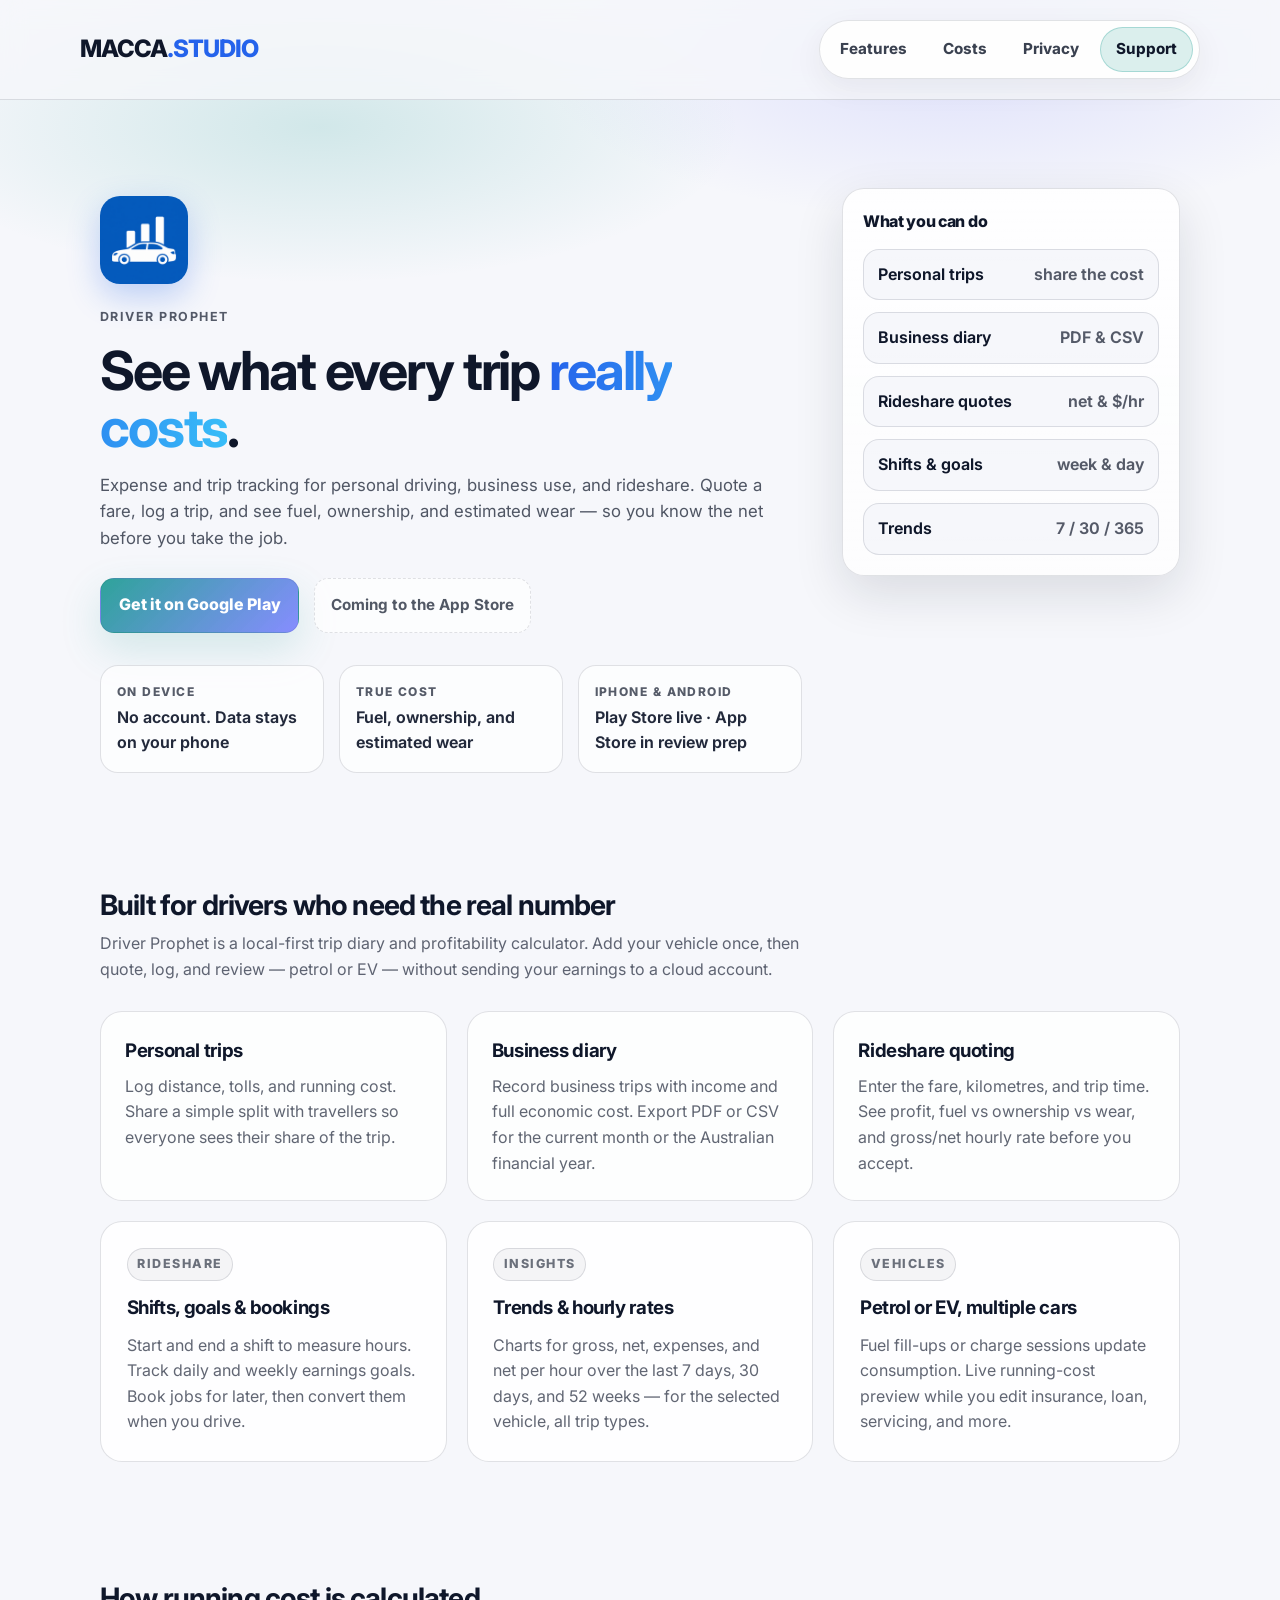
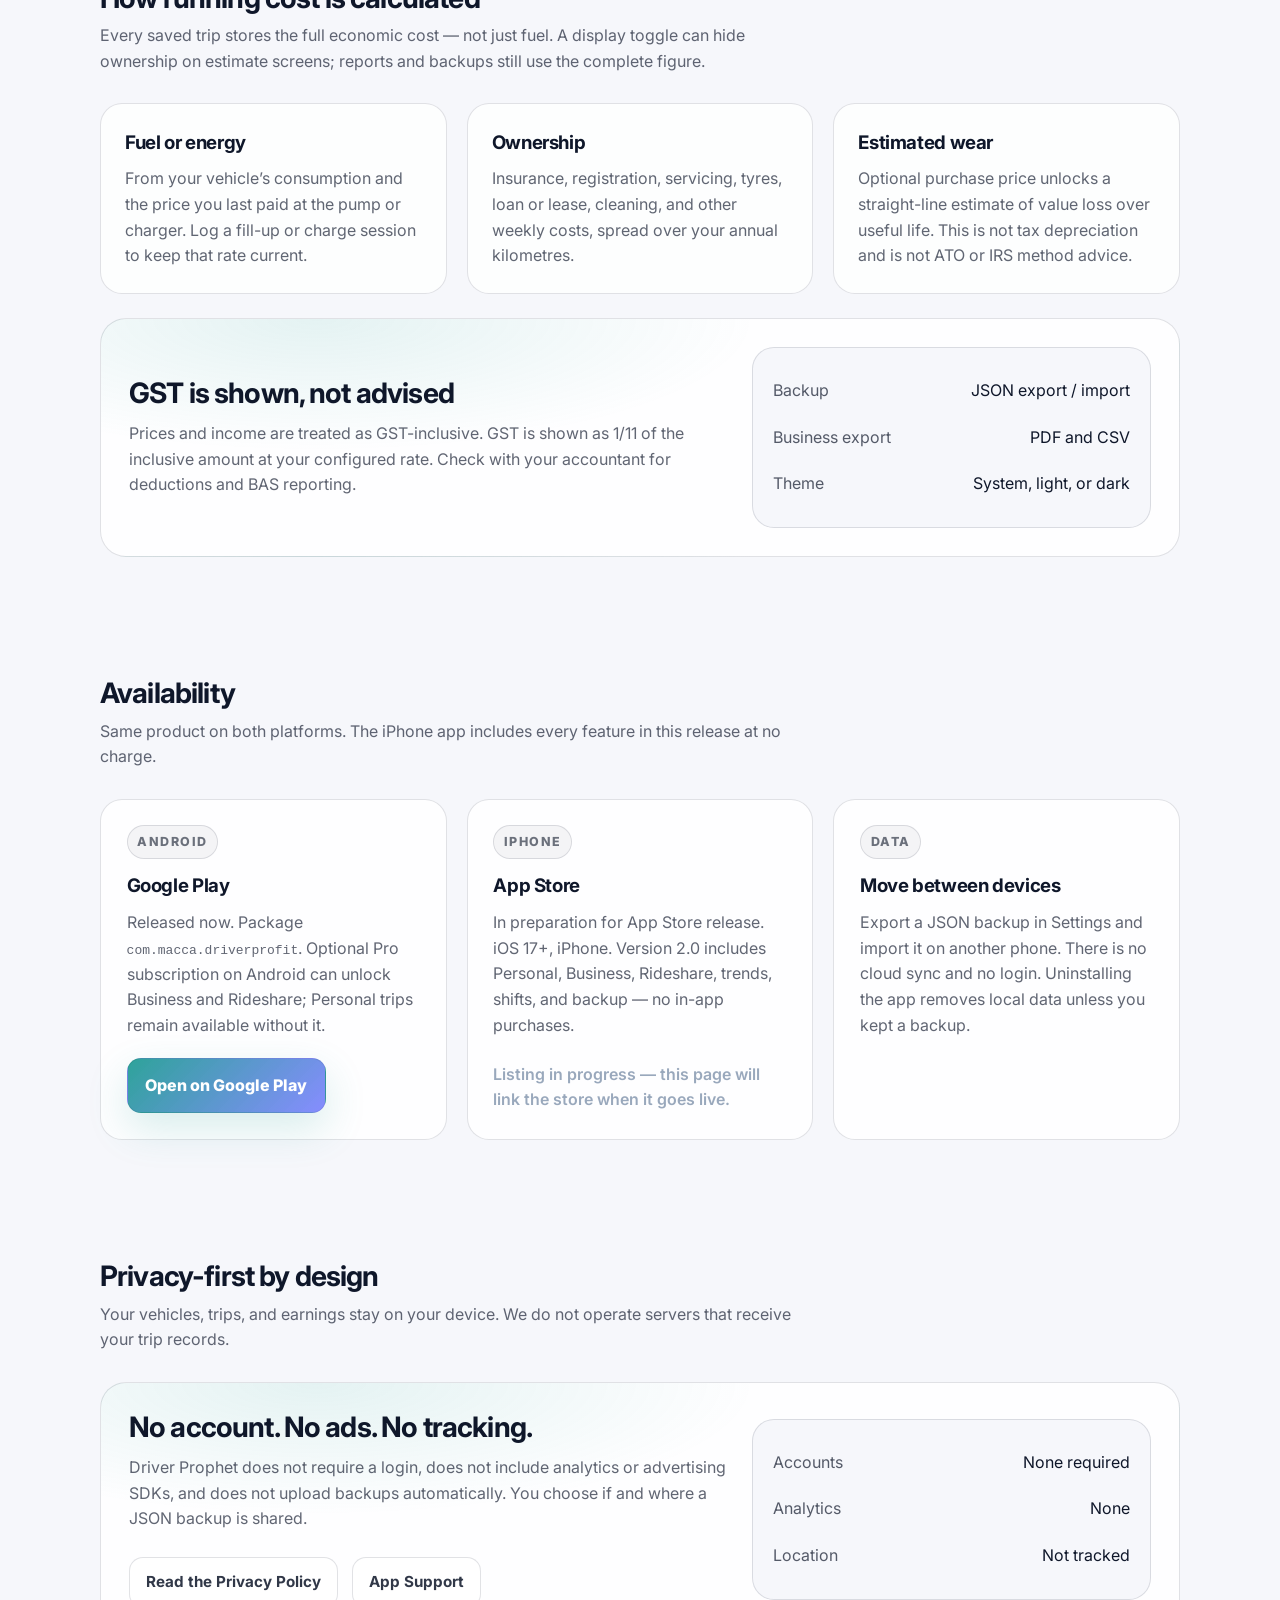
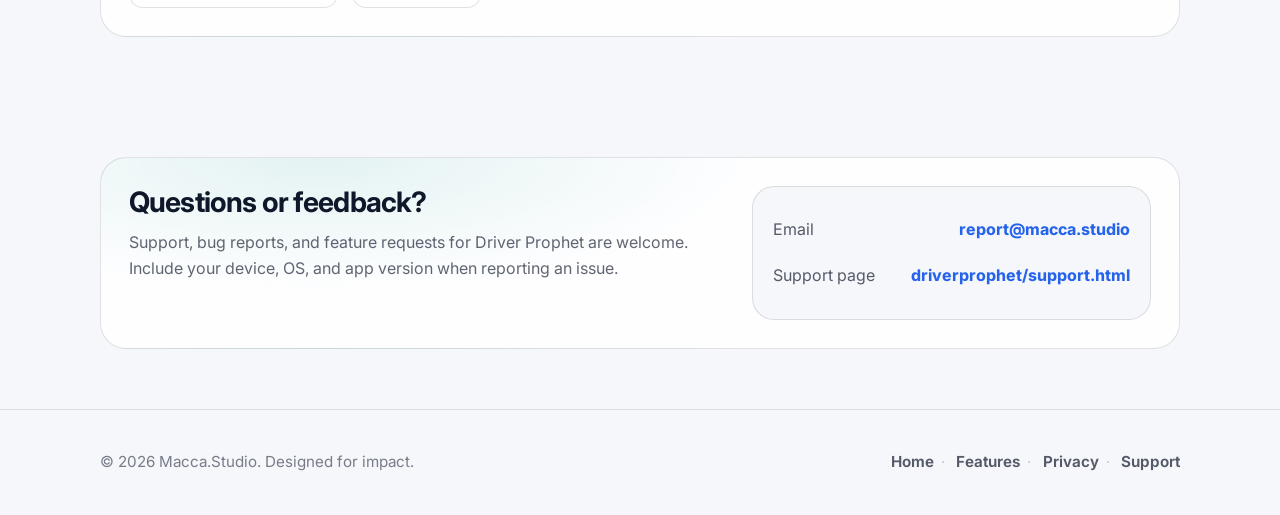
==== driverprophet/index.html @ c2c76bb4 "Publish Driver Prophet product, privacy, and support pages for Play and App Store." ====
<!DOCTYPE html>
<html lang="en">
<head>
    <meta charset="UTF-8">
    <meta name="viewport" content="width=device-width, initial-scale=1.0">
    <title>Driver Prophet | Trip Costs for Personal, Business &amp; Rideshare</title>
    <meta name="description" content="Driver Prophet tracks trip distance, fuel, ownership, and estimated wear for personal driving, business use, and rideshare. On Google Play; coming to the App Store. All data stays on your device.">
    <link rel="preconnect" href="https://fonts.googleapis.com">
    <link rel="preconnect" href="https://fonts.gstatic.com" crossorigin>
    <link href="https://fonts.googleapis.com/css2?family=Inter:wght@400;500;600;700;800&display=swap" rel="stylesheet">
    <link rel="stylesheet" href="../style.css">
    <style>
        .prophet-accent { --accent: #2563eb; --highlight: #38bdf8; }
        .app-icon { width: 88px; height: 88px; border-radius: 20px; box-shadow: 0 12px 32px rgba(37, 99, 235, 0.28); }
        .hero-copy .app-icon { margin-bottom: 1rem; }
        .coming-soon {
            display: inline-flex;
            align-items: center;
            padding: 0.75rem 1rem;
            color: rgba(15, 23, 42, 0.72);
            font-weight: 700;
            font-size: 0.95rem;
            border-radius: 14px;
            border: 1px dashed var(--border);
            background: rgba(255,255,255,0.70);
        }
        .card-actions { display: flex; flex-wrap: wrap; gap: 0.6rem; }
    </style>
</head>
<body class="prophet-accent">
    <header class="site-header">
        <div class="container header-inner">
            <a href="../index.html" class="logo">MACCA<span>.STUDIO</span></a>
            <nav class="nav">
                <a href="#features">Features</a>
                <a href="#costs">Costs</a>
                <a href="#privacy">Privacy</a>
                <a href="#contact" class="nav-cta">Support</a>
            </nav>
        </div>
    </header>

    <main>
        <section class="hero">
            <div class="container hero-inner">
                <div class="hero-copy">
                    <img src="app-icon.png" alt="Driver Prophet app icon" class="app-icon" width="88" height="88">
                    <p class="eyebrow">Driver Prophet</p>
                    <h1>See what every trip <span class="highlight">really costs</span>.</h1>
                    <p class="lede">Expense and trip tracking for personal driving, business use, and rideshare. Quote a fare, log a trip, and see fuel, ownership, and estimated wear — so you know the net before you take the job.</p>
                    <div class="actions">
                        <a class="btn-primary" href="https://play.google.com/store/apps/details?id=com.macca.driverprofit" rel="noopener noreferrer">Get it on Google Play</a>
                        <span class="coming-soon">Coming to the App Store</span>
                    </div>
                    <div class="trust">
                        <div class="trust-item"><span class="trust-kicker">On device</span><span class="trust-text">No account. Data stays on your phone</span></div>
                        <div class="trust-item"><span class="trust-kicker">True cost</span><span class="trust-text">Fuel, ownership, and estimated wear</span></div>
                        <div class="trust-item"><span class="trust-kicker">iPhone &amp; Android</span><span class="trust-text">Play Store live · App Store in review prep</span></div>
                    </div>
                </div>
                <div class="hero-panel" aria-hidden="true">
                    <div class="panel-card">
                        <div class="panel-title">What you can do</div>
                        <div class="panel-list">
                            <div class="panel-row"><span>Personal trips</span><span class="muted">share the cost</span></div>
                            <div class="panel-row"><span>Business diary</span><span class="muted">PDF &amp; CSV</span></div>
                            <div class="panel-row"><span>Rideshare quotes</span><span class="muted">net &amp; $/hr</span></div>
                            <div class="panel-row"><span>Shifts &amp; goals</span><span class="muted">week &amp; day</span></div>
                            <div class="panel-row"><span>Trends</span><span class="muted">7 / 30 / 365</span></div>
                        </div>
                    </div>
                </div>
            </div>
        </section>

        <section class="section" id="features">
            <div class="container">
                <div class="section-head">
                    <h2>Built for drivers who need the real number</h2>
                    <p>Driver Prophet is a local-first trip diary and profitability calculator. Add your vehicle once, then quote, log, and review — petrol or EV — without sending your earnings to a cloud account.</p>
                </div>
                <div class="capabilities">
                    <div class="capability">
                        <h3>Personal trips</h3>
                        <p>Log distance, tolls, and running cost. Share a simple split with travellers so everyone sees their share of the trip.</p>
                    </div>
                    <div class="capability">
                        <h3>Business diary</h3>
                        <p>Record business trips with income and full economic cost. Export PDF or CSV for the current month or the Australian financial year.</p>
                    </div>
                    <div class="capability">
                        <h3>Rideshare quoting</h3>
                        <p>Enter the fare, kilometres, and trip time. See profit, fuel vs ownership vs wear, and gross/net hourly rate before you accept.</p>
                    </div>
                </div>
                <div class="projects" style="margin-top: 1.25rem;">
                    <div class="project-card">
                        <div class="project-meta"><span class="tag">Rideshare</span></div>
                        <h3>Shifts, goals &amp; bookings</h3>
                        <p>Start and end a shift to measure hours. Track daily and weekly earnings goals. Book jobs for later, then convert them when you drive.</p>
                    </div>
                    <div class="project-card">
                        <div class="project-meta"><span class="tag">Insights</span></div>
                        <h3>Trends &amp; hourly rates</h3>
                        <p>Charts for gross, net, expenses, and net per hour over the last 7 days, 30 days, and 52 weeks — for the selected vehicle, all trip types.</p>
                    </div>
                    <div class="project-card">
                        <div class="project-meta"><span class="tag">Vehicles</span></div>
                        <h3>Petrol or EV, multiple cars</h3>
                        <p>Fuel fill-ups or charge sessions update consumption. Live running-cost preview while you edit insurance, loan, servicing, and more.</p>
                    </div>
                </div>
            </div>
        </section>

        <section class="section" id="costs">
            <div class="container">
                <div class="section-head">
                    <h2>How running cost is calculated</h2>
                    <p>Every saved trip stores the full economic cost — not just fuel. A display toggle can hide ownership on estimate screens; reports and backups still use the complete figure.</p>
                </div>
                <div class="capabilities">
                    <div class="capability">
                        <h3>Fuel or energy</h3>
                        <p>From your vehicle’s consumption and the price you last paid at the pump or charger. Log a fill-up or charge session to keep that rate current.</p>
                    </div>
                    <div class="capability">
                        <h3>Ownership</h3>
                        <p>Insurance, registration, servicing, tyres, loan or lease, cleaning, and other weekly costs, spread over your annual kilometres.</p>
                    </div>
                    <div class="capability">
                        <h3>Estimated wear</h3>
                        <p>Optional purchase price unlocks a straight-line estimate of value loss over useful life. This is not tax depreciation and is not ATO or IRS method advice.</p>
                    </div>
                </div>
                <div class="contact" style="margin-top: 1.5rem; align-items: center;">
                    <div>
                        <h2 style="margin-bottom: 0.5rem;">GST is shown, not advised</h2>
                        <p>Prices and income are treated as GST-inclusive. GST is shown as 1/11 of the inclusive amount at your configured rate. Check with your accountant for deductions and BAS reporting.</p>
                    </div>
                    <div class="contact-card">
                        <div class="contact-row"><span class="muted">Backup</span><span>JSON export / import</span></div>
                        <div class="contact-row"><span class="muted">Business export</span><span>PDF and CSV</span></div>
                        <div class="contact-row"><span class="muted">Theme</span><span>System, light, or dark</span></div>
                    </div>
                </div>
            </div>
        </section>

        <section class="section" id="availability">
            <div class="container">
                <div class="section-head">
                    <h2>Availability</h2>
                    <p>Same product on both platforms. The iPhone app includes every feature in this release at no charge.</p>
                </div>
                <div class="projects">
                    <div class="project-card">
                        <div class="project-meta"><span class="tag">Android</span></div>
                        <h3>Google Play</h3>
                        <p>Released now. Package <code>com.macca.driverprofit</code>. Optional Pro subscription on Android can unlock Business and Rideshare; Personal trips remain available without it.</p>
                        <div class="card-actions">
                            <a href="https://play.google.com/store/apps/details?id=com.macca.driverprofit" class="btn-primary" rel="noopener noreferrer">Open on Google Play</a>
                        </div>
                    </div>
                    <div class="project-card">
                        <div class="project-meta"><span class="tag">iPhone</span></div>
                        <h3>App Store</h3>
                        <p>In preparation for App Store release. iOS 17+, iPhone. Version 2.0 includes Personal, Business, Rideshare, trends, shifts, and backup — no in-app purchases.</p>
                        <div class="card-actions">
                            <span class="subtle">Listing in progress — this page will link the store when it goes live.</span>
                        </div>
                    </div>
                    <div class="project-card">
                        <div class="project-meta"><span class="tag">Data</span></div>
                        <h3>Move between devices</h3>
                        <p>Export a JSON backup in Settings and import it on another phone. There is no cloud sync and no login. Uninstalling the app removes local data unless you kept a backup.</p>
                    </div>
                </div>
            </div>
        </section>

        <section class="section" id="privacy">
            <div class="container">
                <div class="section-head">
                    <h2>Privacy-first by design</h2>
                    <p>Your vehicles, trips, and earnings stay on your device. We do not operate servers that receive your trip records.</p>
                </div>
                <div class="contact" style="align-items: center;">
                    <div>
                        <h2 style="margin-bottom: 0.5rem;">No account. No ads. No tracking.</h2>
                        <p>Driver Prophet does not require a login, does not include analytics or advertising SDKs, and does not upload backups automatically. You choose if and where a JSON backup is shared.</p>
                        <div class="actions">
                            <a class="btn-secondary" href="privacy.html">Read the Privacy Policy</a>
                            <a class="btn-secondary" href="support.html">App Support</a>
                        </div>
                    </div>
                    <div class="contact-card">
                        <div class="contact-row"><span class="muted">Accounts</span><span>None required</span></div>
                        <div class="contact-row"><span class="muted">Analytics</span><span>None</span></div>
                        <div class="contact-row"><span class="muted">Location</span><span>Not tracked</span></div>
                    </div>
                </div>
            </div>
        </section>

        <section class="section" id="contact">
            <div class="container">
                <div class="contact">
                    <div>
                        <h2>Questions or feedback?</h2>
                        <p>Support, bug reports, and feature requests for Driver Prophet are welcome. Include your device, OS, and app version when reporting an issue.</p>
                    </div>
                    <div class="contact-card">
                        <div class="contact-row"><span class="muted">Email</span><a href="mailto:report@macca.studio">report@macca.studio</a></div>
                        <div class="contact-row"><span class="muted">Support page</span><a href="support.html">driverprophet/support.html</a></div>
                    </div>
                </div>
            </div>
        </section>
    </main>

    <footer>
        <div class="container footer-inner">
            <p>&copy; 2026 Macca.Studio. Designed for impact.</p>
            <p class="footer-links">
                <a href="../index.html">Home</a><span class="sep">&middot;</span>
                <a href="#features">Features</a><span class="sep">&middot;</span>
                <a href="privacy.html">Privacy</a><span class="sep">&middot;</span>
                <a href="support.html">Support</a>
            </p>
        </div>
    </footer>
</body>
</html>
---- style.css ----
:root {
    --bg: #f6f7fb;
    --card: #ffffff;
    --text: #0f172a;
    --accent: #2aa198;
    --highlight: #7c83ff;
    --muted: rgba(15, 23, 42, 0.70);
    --muted-2: rgba(15, 23, 42, 0.55);
    --border: rgba(15, 23, 42, 0.12);
    --border-2: rgba(15, 23, 42, 0.18);
    --shadow: 0 18px 50px rgba(15, 23, 42, 0.12);
}

body {
    background-color: var(--bg);
    color: var(--text);
    font-family: 'Inter', -apple-system, sans-serif;
    margin: 0;
    line-height: 1.6;
    text-rendering: optimizeLegibility;
}

* { box-sizing: border-box; }

a { color: inherit; text-decoration: none; }

a:hover { color: var(--text); }

a:focus-visible,
button:focus-visible {
    outline: 2px solid rgba(42, 161, 152, 0.70);
    outline-offset: 3px;
    border-radius: 10px;
}

.container {
    max-width: 1120px;
    margin: 0 auto;
    padding: 0 1.25rem;
}

.muted { color: var(--muted); }

.logo {
    font-size: 1.5rem;
    font-weight: 800;
    letter-spacing: -1px;
}

.logo span { color: var(--accent); }

.site-header {
    position: sticky;
    top: 0;
    z-index: 20;
    background: rgba(246, 247, 251, 0.82);
    backdrop-filter: blur(12px);
    border-bottom: 1px solid var(--border);
}

.header-inner {
    display: flex;
    align-items: center;
    justify-content: space-between;
    padding: 1.25rem 0;
}

.nav {
    display: flex;
    align-items: center;
    gap: 0.35rem;
    padding: 0.35rem;
    border-radius: 999px;
    border: 1px solid var(--border);
    background: rgba(255, 255, 255, 0.86);
    box-shadow: 0 10px 30px rgba(15, 23, 42, 0.06);
}

.nav a {
    color: rgba(15, 23, 42, 0.82);
    font-weight: 750;
    font-size: 0.95rem;
    padding: 0.6rem 0.95rem;
    border-radius: 999px;
    transition: background 0.15s ease, color 0.15s ease;
}

.nav a:hover { color: var(--text); background: rgba(42, 161, 152, 0.10); }

.nav .nav-cta {
    color: var(--text);
    background: rgba(42, 161, 152, 0.16);
    border: 1px solid rgba(42, 161, 152, 0.30);
}

.nav .nav-cta:hover { background: rgba(42, 161, 152, 0.22); }

.hero {
    padding: 5.5rem 0 3.5rem;
    position: relative;
}

.hero::before {
    content: "";
    position: absolute;
    inset: -120px 0 auto 0;
    height: 420px;
    background:
        radial-gradient(700px 260px at 25% 35%, rgba(42, 161, 152, 0.18), transparent 60%),
        radial-gradient(700px 260px at 75% 20%, rgba(124, 131, 255, 0.18), transparent 60%);
    pointer-events: none;
}

.hero-inner {
    display: grid;
    grid-template-columns: 1.35fr 0.65fr;
    gap: 2.5rem;
    align-items: start;
    position: relative;
}

.hero-copy { padding-top: 0.5rem; }

.eyebrow {
    color: var(--muted);
    font-weight: 700;
    text-transform: uppercase;
    letter-spacing: 0.12em;
    font-size: 0.78rem;
    margin: 0 0 0.9rem;
}

h1 {
    font-size: clamp(2.5rem, 4.2vw, 4rem);
    line-height: 1.06;
    margin: 0 0 1rem;
    letter-spacing: -0.04em;
}

.lede {
    color: rgba(15, 23, 42, 0.72);
    font-size: 1.05rem;
    max-width: 62ch;
    margin: 0;
}

.highlight {
    background: linear-gradient(to right, var(--accent), var(--highlight));
    background-clip: text;
    -webkit-background-clip: text;
    -webkit-text-fill-color: transparent;
}

.actions {
    display: flex;
    gap: 0.9rem;
    margin-top: 1.6rem;
    flex-wrap: wrap;
}

.btn-primary {
    display: inline-flex;
    align-items: center;
    justify-content: center;
    padding: 0.85rem 1.1rem;
    background: linear-gradient(135deg, rgba(42, 161, 152, 0.98), rgba(124, 131, 255, 0.92));
    color: #ffffff;
    font-weight: 800;
    border-radius: 14px;
    border: 1px solid rgba(15, 23, 42, 0.08);
    box-shadow: 0 16px 40px rgba(42, 161, 152, 0.18);
}

.btn-primary:hover { filter: brightness(1.02); transform: translateY(-1px); }

.btn-secondary {
    display: inline-flex;
    align-items: center;
    justify-content: center;
    padding: 0.75rem 1rem;
    color: rgba(15, 23, 42, 0.86);
    text-decoration: none;
    font-weight: 700;
    font-size: 0.95rem;
    border-radius: 14px;
    border: 1px solid var(--border);
    background: rgba(255,255,255,0.70);
    transition: background 0.15s ease, border-color 0.15s ease, transform 0.15s ease;
}

.btn-secondary:hover {
    background: rgba(42, 161, 152, 0.10);
    border-color: rgba(42, 161, 152, 0.22);
    transform: translateY(-1px);
}

.trust {
    display: grid;
    grid-template-columns: repeat(3, minmax(0, 1fr));
    gap: 0.9rem;
    margin-top: 2rem;
}

.trust-item {
    border: 1px solid var(--border);
    border-radius: 18px;
    padding: 1rem 1rem;
    background: rgba(255, 255, 255, 0.70);
}

.trust-kicker {
    display: block;
    color: var(--muted);
    font-weight: 800;
    font-size: 0.75rem;
    text-transform: uppercase;
    letter-spacing: 0.12em;
    margin-bottom: 0.25rem;
}

.trust-text {
    display: block;
    font-weight: 650;
    color: rgba(15, 23, 42, 0.92);
}

.hero-panel { position: sticky; top: 90px; }

.panel-card {
    background: linear-gradient(180deg, rgba(255, 255, 255, 0.88), rgba(255, 255, 255, 0.72));
    border: 1px solid var(--border);
    border-radius: 22px;
    padding: 1.25rem;
    box-shadow: var(--shadow);
}

.panel-title {
    font-weight: 800;
    letter-spacing: -0.02em;
    margin: 0 0 0.9rem;
}

.panel-list {
    display: grid;
    gap: 0.75rem;
}

.panel-row {
    display: flex;
    align-items: center;
    justify-content: space-between;
    padding: 0.75rem 0.85rem;
    border-radius: 16px;
    border: 1px solid var(--border);
    background: rgba(246, 247, 251, 0.90);
    font-weight: 650;
}

.section { padding: 3.75rem 0; }

.section-head {
    display: grid;
    gap: 0.6rem;
    margin-bottom: 1.8rem;
}

h2 {
    margin: 0;
    font-size: clamp(1.65rem, 2.2vw, 2.2rem);
    line-height: 1.15;
    letter-spacing: -0.03em;
}

.section-head p {
    margin: 0;
    color: rgba(15, 23, 42, 0.66);
    max-width: 72ch;
}

.capabilities {
    display: grid;
    grid-template-columns: repeat(3, minmax(0, 1fr));
    gap: 1.25rem;
}

.capability {
    background: rgba(255, 255, 255, 0.80);
    border: 1px solid var(--border);
    border-radius: 22px;
    padding: 1.5rem;
}

.capability h3 {
    margin: 0 0 0.5rem;
    letter-spacing: -0.02em;
}

.capability p {
    margin: 0;
    color: rgba(15, 23, 42, 0.66);
}

.projects {
    display: grid;
    grid-template-columns: repeat(3, minmax(0, 1fr));
    gap: 1.25rem;
}

.project-card {
    background: rgba(255, 255, 255, 0.82);
    padding: 1.6rem;
    border-radius: 22px;
    border: 1px solid var(--border);
    transition: transform 0.2s ease, border-color 0.2s ease, background 0.2s ease;
    min-height: 220px;
    display: flex;
    flex-direction: column;
}

.project-card:hover {
    transform: translateY(-6px);
    border-color: rgba(42, 161, 152, 0.28);
    background: rgba(255, 255, 255, 0.92);
}

.project-meta {
    display: flex;
    flex-wrap: wrap;
    gap: 0.4rem;
    margin-bottom: 0.75rem;
}

.project-card h3 {
    margin: 0 0 0.6rem;
    letter-spacing: -0.02em;
}

.project-card p {
    margin: 0;
    color: rgba(15, 23, 42, 0.66);
}

.card-actions {
    margin-top: auto;
    padding-top: 1.25rem;
    display: flex;
    flex-wrap: wrap;
    gap: 0.6rem;
}

.subtle { color: rgba(148, 163, 184, 0.95); font-weight: 600; }

.tag {
    display: inline-flex;
    align-items: center;
    gap: 0.4rem;
    color: rgba(15, 23, 42, 0.60);
    font-size: 0.78rem;
    text-transform: uppercase;
    letter-spacing: 0.12em;
    font-weight: 800;
    padding: 0.35rem 0.6rem;
    border-radius: 999px;
    border: 1px solid var(--border);
    background: rgba(15, 23, 42, 0.04);
}

.contact {
    display: grid;
    grid-template-columns: 1.2fr 0.8fr;
    gap: 1.5rem;
    align-items: start;
    border: 1px solid var(--border);
    border-radius: 26px;
    padding: 1.75rem;
    background:
        radial-gradient(800px 240px at 20% 0%, rgba(42, 161, 152, 0.12), transparent 55%),
        rgba(255, 255, 255, 0.82);
}

.contact p { margin: 0.75rem 0 0; color: rgba(15, 23, 42, 0.66); }

.contact-card {
    border-radius: 22px;
    border: 1px solid var(--border);
    background: rgba(246, 247, 251, 0.92);
    padding: 1.25rem;
}

.contact-row {
    display: flex;
    align-items: baseline;
    justify-content: space-between;
    gap: 1rem;
    padding: 0.65rem 0;
}

.contact-row a { color: var(--accent); font-weight: 750; }

.contact-row a:hover { text-decoration: underline; }

footer {
    border-top: 1px solid var(--border);
    padding: 2.5rem 0;
    color: var(--muted-2);
    font-size: 0.95rem;
}

.footer-inner {
    display: flex;
    align-items: center;
    justify-content: space-between;
    gap: 1rem;
    flex-wrap: wrap;
}

.footer-inner p { margin: 0; }

.footer-links a { color: var(--muted); font-weight: 650; }

.footer-links a:hover { color: var(--text); }

.sep { color: rgba(15, 23, 42, 0.22); padding: 0 0.45rem; }

@media (max-width: 980px) {
    .hero-inner { grid-template-columns: 1fr; }
    .hero-panel { position: relative; top: auto; }
    .trust { grid-template-columns: 1fr; }
    .capabilities { grid-template-columns: 1fr; }
    .projects { grid-template-columns: 1fr; }
    .contact { grid-template-columns: 1fr; }
}

@media (max-width: 560px) {
    .nav { gap: 0.25rem; }
    .nav a { padding: 0.5rem 0.6rem; }
}
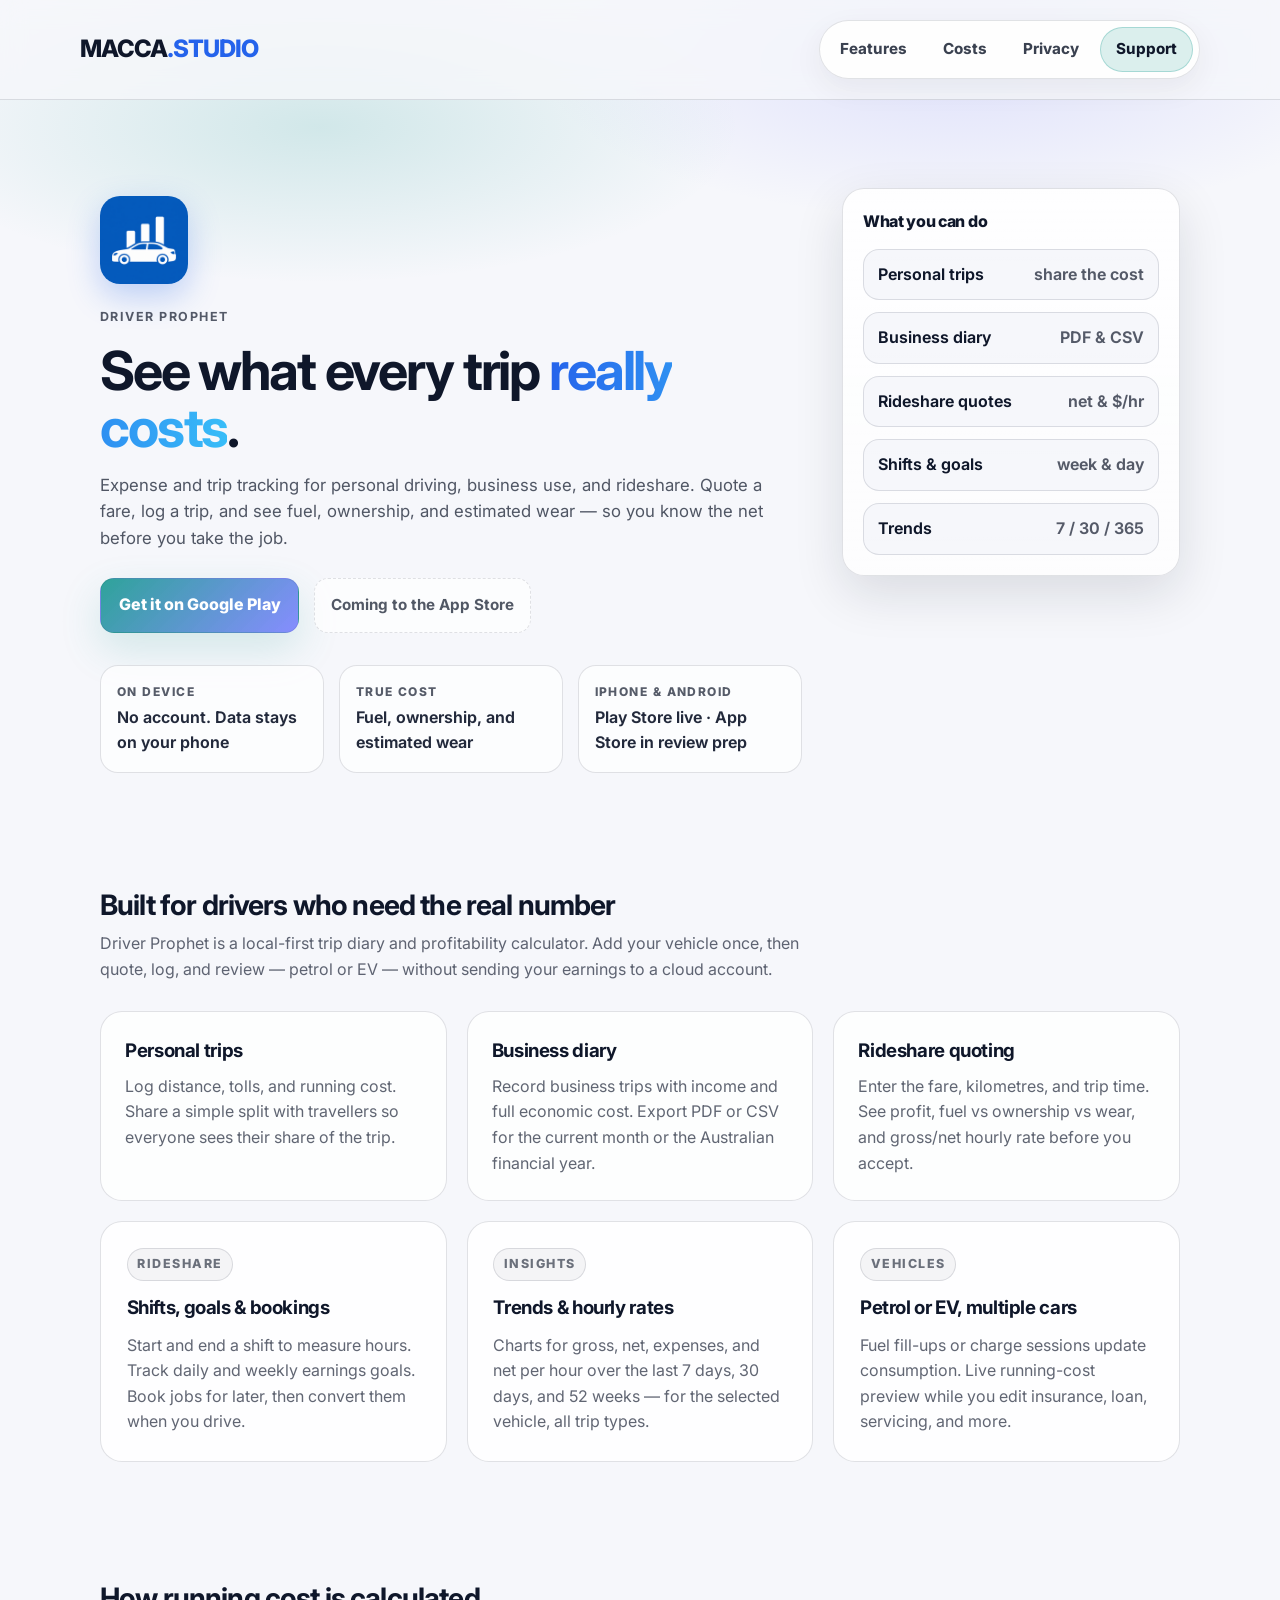
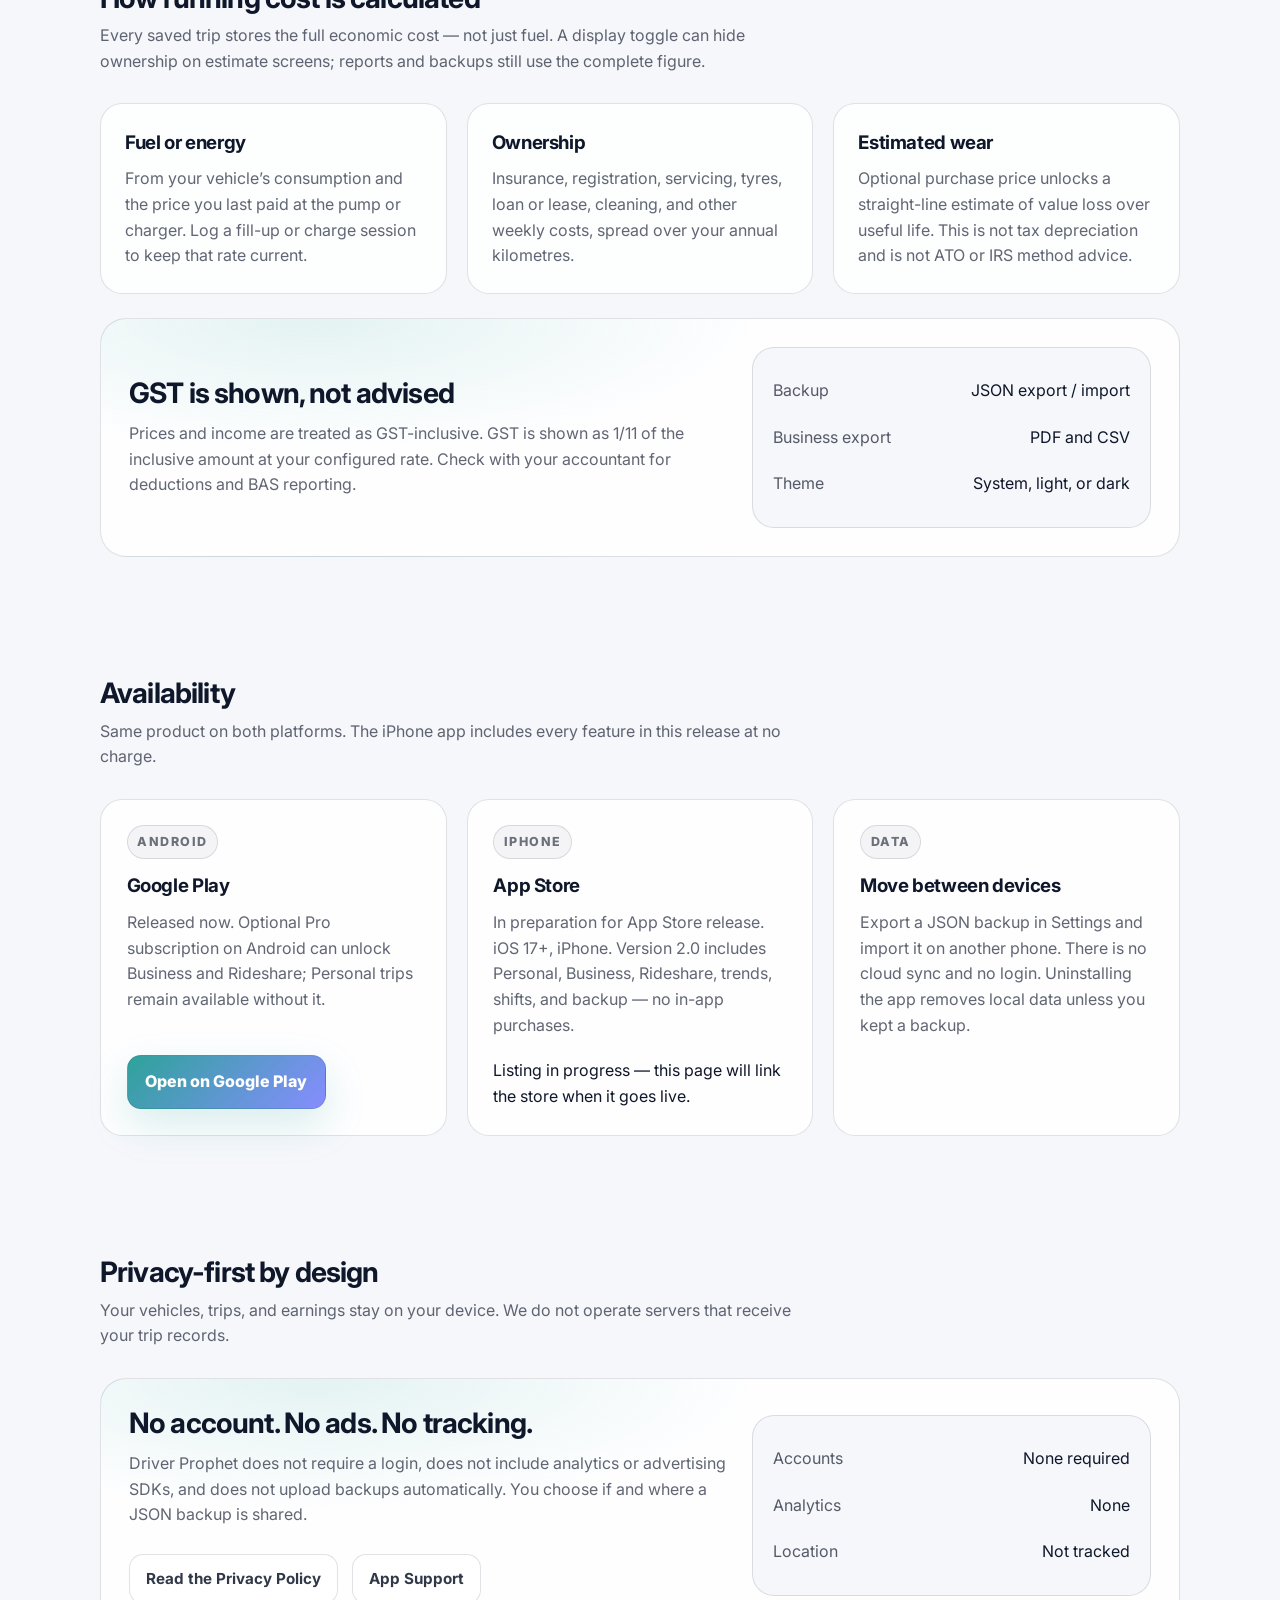
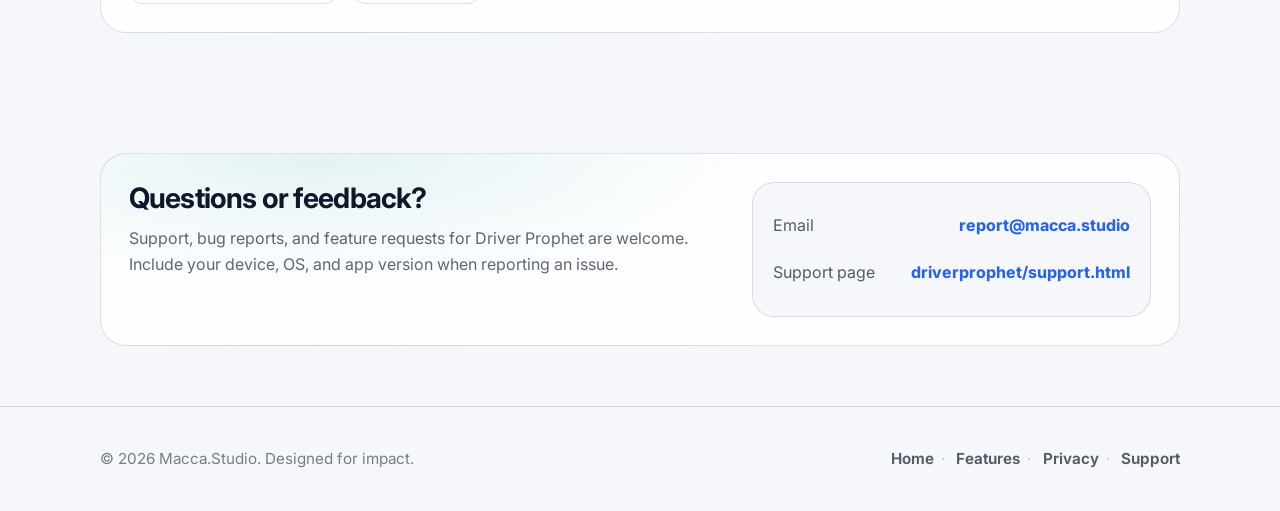
==== commit 97b770bc: "Update the site for Pocket Rosary 1.0.1 on iPhone and Android. Match product, privacy, and support c" ====
--- a/driverprophet/index.html
+++ b/driverprophet/index.html
@@ -157,7 +157,7 @@
                     <div class="project-card">
                         <div class="project-meta"><span class="tag">Android</span></div>
                         <h3>Google Play</h3>
-                        <p>Released now. Package <code>com.macca.driverprofit</code>. Optional Pro subscription on Android can unlock Business and Rideshare; Personal trips remain available without it.</p>
+                        <p>Released now. Optional Pro subscription on Android can unlock Business and Rideshare; Personal trips remain available without it.</p>
                         <div class="card-actions">
                             <a href="https://play.google.com/store/apps/details?id=com.macca.driverprofit" class="btn-primary" rel="noopener noreferrer">Open on Google Play</a>
                         </div>
--- a/style.css
+++ b/style.css
@@ -302,7 +302,7 @@
 
 .projects {
     display: grid;
-    grid-template-columns: repeat(3, minmax(0, 1fr));
+    grid-template-columns: repeat(auto-fit, minmax(260px, 1fr));
     gap: 1.25rem;
 }
 
@@ -348,7 +348,17 @@
     gap: 0.6rem;
 }
 
-.subtle { color: rgba(148, 163, 184, 0.95); font-weight: 600; }
+.coming-soon {
+    display: inline-flex;
+    align-items: center;
+    padding: 0.75rem 1rem;
+    color: rgba(15, 23, 42, 0.72);
+    font-weight: 700;
+    font-size: 0.95rem;
+    border-radius: 14px;
+    border: 1px dashed var(--border);
+    background: rgba(255,255,255,0.70);
+}
 
 .tag {
     display: inline-flex;
